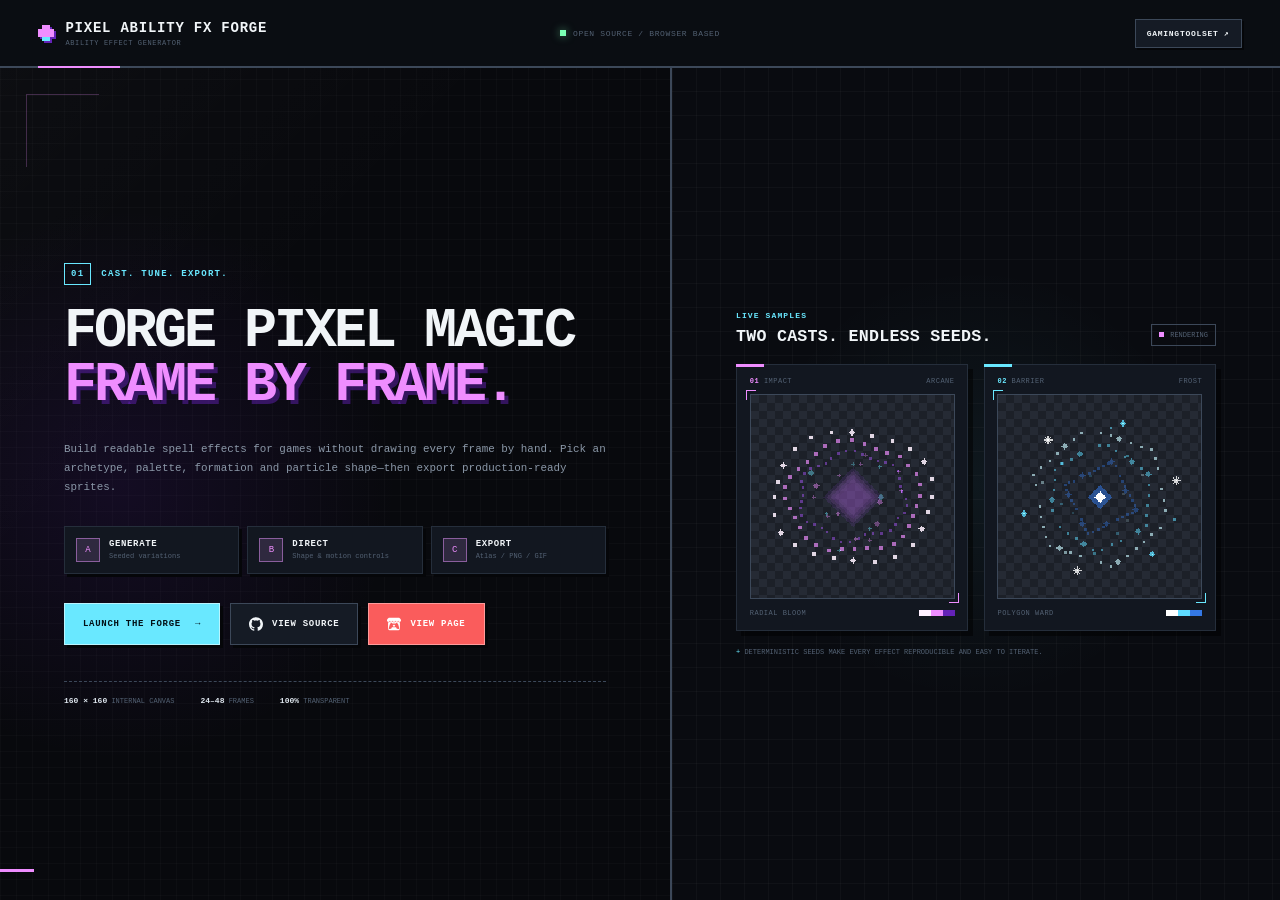
==== website/index.html @ 96f41401 "Add files via upload" ====
<!doctype html>
<html lang="en">
<head>
    <meta charset="utf-8">
    <meta name="viewport" content="width=device-width, initial-scale=1">
    <meta name="theme-color" content="#08090d">
    <title>Pixel FX Forge — Pixel Ability Effect Generator</title>
    <meta name="description" content="Design, tune and export game-ready pixel spell effects directly in your browser.">
    <style>
        :root {
            --bg: #08090d;
            --panel: #0d1016;
            --raised: #121720;
            --surface: #151b25;
            --line: #252e3b;
            --line-bright: #3c4859;
            --text: #f1f5f8;
            --muted: #8b98a8;
            --quiet: #536173;
            --cyan: #69e8ff;
            --violet: #ef8dff;
            --violet-deep: #6422b8;
            --mono: "SFMono-Regular", "Cascadia Mono", Consolas, "Liberation Mono", monospace;
        }
        
        * { box-sizing: border-box; }
        
        html,
        body { height: 100%; }
        
        body {
            background:
                linear-gradient(90deg, rgb(255 255 255 / 0.018) 1px, transparent 1px),
                linear-gradient(0deg, rgb(255 255 255 / 0.018) 1px, transparent 1px),
                var(--bg);
            background-size: 16px 16px;
            color: var(--text);
            font-family: var(--mono);
            margin: 0;
            overflow: hidden;
        }
        
        a { color: inherit; }
        
        .topbar {
            align-items: center;
            background: #0a0d12;
            border-bottom: 2px solid var(--line-bright);
            display: grid;
            grid-template-columns: 1fr auto 1fr;
            height: 68px;
            padding: 0 clamp(18px, 3vw, 46px);
            position: relative;
            z-index: 3;
        }
        
        .topbar::after {
            background: var(--violet);
            bottom: -2px;
            content: "";
            height: 2px;
            left: clamp(18px, 3vw, 46px);
            position: absolute;
            width: 82px;
        }
        
        .identity {
            align-items: center;
            display: flex;
            gap: 11px;
            text-decoration: none;
            width: fit-content;
        }
        
        .identity strong {
            display: block;
            font-size: 14px;
            letter-spacing: 0.055em;
            text-transform: uppercase;
        }
        
        .identity small {
            color: var(--quiet);
            display: block;
            font-size: 7px;
            letter-spacing: 0.09em;
            margin-top: 3px;
            text-transform: uppercase;
        }
        
        .brand-mark {
            background:
                linear-gradient(var(--violet), var(--violet)) 4px 0 / 8px 4px,
                linear-gradient(var(--violet), var(--violet)) 0 4px / 16px 8px,
                linear-gradient(var(--cyan), var(--cyan)) 4px 12px / 8px 4px;
            background-repeat: no-repeat;
            filter: drop-shadow(2px 2px 0 var(--violet-deep));
            height: 16px;
            width: 16px;
        }
        
        .status-line {
            align-items: center;
            color: var(--quiet);
            display: flex;
            font-size: 8px;
            gap: 7px;
            letter-spacing: 0.08em;
            text-transform: uppercase;
        }
        
        .status-dot {
            background: #7affb3;
            box-shadow: 0 0 8px rgb(122 255 179 / 0.55);
            height: 6px;
            width: 6px;
        }
        
        .top-link {
            background: var(--surface);
            border: 1px solid var(--line-bright);
            box-shadow: 2px 2px 0 #050609;
            font-size: 8px;
            font-weight: 900;
            justify-self: end;
            letter-spacing: 0.09em;
            padding: 9px 11px;
            text-decoration: none;
            text-transform: uppercase;
        }
        
        .top-link:hover,
        .top-link:focus-visible {
            border-color: var(--cyan);
            color: var(--cyan);
            outline: none;
            transform: translate(-1px, -1px);
        }
        
        .landing-shell {
            display: grid;
            grid-template-columns: minmax(0, 1.05fr) minmax(390px, 0.95fr);
            height: calc(100dvh - 68px);
            min-height: 0;
        }
        
        .hero,
        .showcase {
            min-height: 0;
            padding: clamp(28px, 5vh, 64px) clamp(28px, 5vw, 76px);
        }
        
        .hero {
            align-content: center;
            background:
                radial-gradient(circle at 18% 50%, rgb(100 34 184 / 0.13), transparent 40%),
                linear-gradient(135deg, rgb(255 255 255 / 0.02), transparent 35%);
            border-right: 2px solid var(--line-bright);
            display: grid;
            position: relative;
        }
        
        .hero::before,
        .hero::after {
            content: "";
            pointer-events: none;
            position: absolute;
        }
        
        .hero::before {
            border-left: 1px solid rgb(239 141 255 / 0.24);
            border-top: 1px solid rgb(239 141 255 / 0.24);
            height: 72px;
            left: 26px;
            top: 26px;
            width: 72px;
        }
        
        .hero::after {
            background: var(--violet);
            bottom: 28px;
            height: 3px;
            left: 0;
            width: 34px;
        }
        
        .eyebrow {
            align-items: center;
            color: var(--cyan);
            display: flex;
            font-size: 9px;
            font-weight: 900;
            gap: 10px;
            letter-spacing: 0.14em;
            margin-bottom: 20px;
            text-transform: uppercase;
        }
        
        .eyebrow span {
            border: 1px solid var(--cyan);
            padding: 5px 6px;
        }
        
        h1,
        h2,
        p { margin: 0; }
        
        h1 {
            font-size: clamp(35px, 4.3vw, 68px);
            letter-spacing: -0.055em;
            line-height: 0.98;
            max-width: 760px;
            text-transform: uppercase;
        }
        
        h1 em {
            color: var(--violet);
            font-style: normal;
            text-shadow: 4px 4px 0 rgb(100 34 184 / 0.48);
        }
        
        .hero-copy {
            color: var(--muted);
            font-size: clamp(10px, 0.85vw, 13px);
            line-height: 1.75;
            margin-top: clamp(18px, 3vh, 30px);
            max-width: 650px;
        }
        
        .feature-grid {
            display: grid;
            gap: 8px;
            grid-template-columns: repeat(3, minmax(0, 1fr));
            margin-top: clamp(20px, 3.2vh, 34px);
        }
        
        .feature-grid article {
            align-items: center;
            background: var(--raised);
            border: 1px solid var(--line);
            box-shadow: 3px 3px 0 #050609;
            display: flex;
            gap: 9px;
            min-width: 0;
            padding: 11px;
        }
        
        .feature-index {
            align-items: center;
            background: color-mix(in srgb, var(--violet) 12%, var(--surface));
            border: 1px solid color-mix(in srgb, var(--violet) 50%, var(--line));
            color: var(--violet);
            display: flex;
            flex: 0 0 24px;
            font-size: 9px;
            height: 24px;
            justify-content: center;
        }
        
        .feature-grid strong,
        .feature-grid small { display: block; }
        
        .feature-grid strong {
            font-size: 9px;
            letter-spacing: 0.07em;
            text-transform: uppercase;
        }
        
        .feature-grid small {
            color: var(--quiet);
            font-size: 7px;
            line-height: 1.35;
            margin-top: 3px;
        }
        
        .actions {
            display: flex;
            flex-wrap: wrap;
            gap: 10px;
            margin-top: clamp(20px, 3.2vh, 34px);
        }
        
        .button {
            align-items: center;
            border: 1px solid var(--line-bright);
            box-shadow: 3px 3px 0 #050609;
            display: inline-flex;
            font-size: 9px;
            font-weight: 900;
            gap: 9px;
            justify-content: center;
            letter-spacing: 0.08em;
            min-height: 42px;
            padding: 0 18px;
            text-decoration: none;
            text-transform: uppercase;
        }
        
        .button.primary {
            background: var(--cyan);
            border-color: #b9f5ff;
            color: #031117;
            gap: 14px;
        }

        .button-icon {
            fill: currentColor;
            flex: 0 0 auto;
            height: 14px;
            width: 14px;
        }
        
        .button.secondary { background: var(--surface); }

        .button.itch {
            background: #fa5c5c;
            border-color: #ff9b9b;
            color: #fff;
        }
        
        .button:hover,
        .button:focus-visible {
            outline: none;
            transform: translate(-1px, -1px);
        }
        
        .button.secondary:hover,
        .button.secondary:focus-visible {
            border-color: var(--violet);
            color: var(--violet);
        }

        .button.itch:hover,
        .button.itch:focus-visible {
            background: #ff6b6b;
            border-color: #ffd0d0;
            color: #fff;
        }
        
        .proof {
            border-top: 1px dashed var(--line-bright);
            display: flex;
            gap: 26px;
            margin-top: clamp(24px, 4vh, 42px);
            padding-top: 14px;
        }
        
        .proof span {
            color: var(--quiet);
            font-size: 7px;
            text-transform: uppercase;
        }
        
        .proof b {
            color: #dfe7ef;
            font-size: 8px;
        }
        
        .showcase {
            align-content: center;
            background:
                linear-gradient(90deg, rgb(255 255 255 / 0.026) 1px, transparent 1px),
                linear-gradient(0deg, rgb(255 255 255 / 0.026) 1px, transparent 1px),
                radial-gradient(circle at 50% 50%, rgb(105 232 255 / 0.06), transparent 42%),
                #090b10;
            background-size: 24px 24px, 24px 24px, auto, auto;
            display: grid;
        }
        
        .showcase-heading {
            align-items: end;
            display: flex;
            justify-content: space-between;
            margin-bottom: 18px;
        }
        
        .section-kicker {
            color: var(--cyan);
            display: block;
            font-size: 8px;
            font-weight: 900;
            letter-spacing: 0.14em;
            margin-bottom: 7px;
            text-transform: uppercase;
        }
        
        h2 {
            font-size: clamp(14px, 1.3vw, 20px);
            letter-spacing: 0.015em;
            text-transform: uppercase;
        }
        
        .live-badge {
            align-items: center;
            border: 1px solid var(--line-bright);
            color: var(--quiet);
            display: flex;
            font-size: 7px;
            gap: 6px;
            padding: 6px 7px;
            text-transform: uppercase;
        }
        
        .live-badge i {
            animation: blink 1.2s steps(2, end) infinite;
            background: var(--violet);
            height: 5px;
            width: 5px;
        }
        
        .demo-grid {
            display: grid;
            gap: clamp(10px, 1.2vw, 18px);
            grid-template-columns: repeat(2, minmax(0, 1fr));
        }
        
        .demo-card {
            background: var(--raised);
            border: 1px solid var(--line);
            box-shadow: 5px 5px 0 rgb(0 0 0 / 0.52);
            padding: clamp(9px, 1vw, 14px);
            position: relative;
        }
        
        .demo-card::before {
            background: var(--violet);
            content: "";
            height: 3px;
            left: -1px;
            position: absolute;
            top: -1px;
            width: 28px;
        }
        
        .ward-card::before { background: var(--cyan); }
        
        .demo-meta,
        .demo-footer {
            align-items: center;
            color: var(--quiet);
            display: flex;
            font-size: 7px;
            justify-content: space-between;
            letter-spacing: 0.07em;
            text-transform: uppercase;
        }
        
        .demo-meta { margin-bottom: 9px; }
        .demo-meta b { color: var(--violet); }
        .ward-card .demo-meta b { color: var(--cyan); }
        
        .canvas-shell {
            background-color: #15171d;
            background-image:
                linear-gradient(45deg, #1c2028 25%, transparent 25%, transparent 75%, #1c2028 75%, #1c2028),
                linear-gradient(45deg, #1c2028 25%, #252a34 25%, #252a34 75%, #1c2028 75%, #1c2028);
            background-position: 0 0, 8px 8px;
            background-size: 16px 16px;
            border: 1px solid var(--line-bright);
            position: relative;
        }
        
        canvas {
            aspect-ratio: 1;
            display: block;
            image-rendering: pixelated;
            width: 100%;
        }
        
        .corner {
            border-color: var(--violet);
            border-style: solid;
            height: 10px;
            position: absolute;
            width: 10px;
        }
        
        .ward-card .corner { border-color: var(--cyan); }
        
        .corner.top-left {
            border-width: 1px 0 0 1px;
            left: -5px;
            top: -5px;
        }
        
        .corner.bottom-right {
            border-width: 0 1px 1px 0;
            bottom: -5px;
            right: -5px;
        }
        
        .demo-footer {
            margin-top: 10px;
        }
        
        .palette { display: flex; }
        .palette i { height: 6px; width: 12px; }
        .impact-card .palette i:nth-child(1) { background: #fff1ff; }
        .impact-card .palette i:nth-child(2) { background: #ef8dff; }
        .impact-card .palette i:nth-child(3) { background: #6422b8; }
        .ward-card .palette i:nth-child(1) { background: #fff; }
        .ward-card .palette i:nth-child(2) { background: #5edcff; }
        .ward-card .palette i:nth-child(3) { background: #3478e5; }
        
        .showcase-note {
            color: var(--quiet);
            font-size: 7px;
            line-height: 1.5;
            margin-top: 16px;
            text-transform: uppercase;
        }
        
        .showcase-note span { color: var(--cyan); }
        
        @keyframes blink { 50% { opacity: 0.25; } }
        
        @media (max-width: 980px) {
            .topbar { grid-template-columns: 1fr auto; }
            .status-line { display: none; }
            .landing-shell { grid-template-columns: minmax(0, 1fr) minmax(340px, 0.9fr); }
            .hero,
            .showcase { padding-inline: 28px; }
            .feature-grid article { padding: 8px; }
            .feature-index { display: none; }
        }
        
        @media (max-width: 760px) {
            .topbar { height: 58px; }
            .landing-shell {
                grid-template-columns: 1fr;
                grid-template-rows: minmax(0, 1.08fr) minmax(210px, 0.92fr);
                height: calc(100dvh - 58px);
            }
            .hero,
            .showcase { padding: 18px 22px; }
            .hero { border-bottom: 2px solid var(--line-bright); border-right: 0; }
            .hero::before,
            .hero::after { display: none; }
            .eyebrow { margin-bottom: 10px; }
            h1 { font-size: clamp(30px, 8vw, 48px); }
            .hero-copy { line-height: 1.55; margin-top: 11px; max-width: 700px; }
            .feature-grid { margin-top: 11px; }
            .feature-grid article { min-height: 40px; }
            .actions { margin-top: 12px; }
            .button { min-height: 36px; }
            .proof { display: none; }
            .showcase-heading { margin-bottom: 10px; }
            .demo-card { display: grid; grid-template-columns: auto 1fr auto; gap: 8px; padding: 8px; }
            .demo-meta { display: block; margin: 0; writing-mode: vertical-rl; }
            .demo-meta span:last-child { display: none; }
            .demo-footer { display: none; }
            .canvas-shell { margin: auto; max-width: min(160px, 23dvh); width: 100%; }
            .showcase-note { display: none; }
        }
        
        @media (max-width: 520px) {
            .identity small { display: none; }
            .top-link { padding: 8px; }
            .hero-copy { font-size: 9px; }
            .feature-grid small { display: none; }
            .feature-grid article { justify-content: center; min-height: 30px; padding: 5px; }
            .feature-grid strong { font-size: 7px; }
            .button { font-size: 7px; padding: 0 12px; }
            .button-icon { height: 12px; width: 12px; }
            .live-badge { display: none; }
        }
        
        @media (max-height: 720px) and (min-width: 761px) {
            .hero,
            .showcase { padding-block: 24px; }
            .eyebrow { margin-bottom: 12px; }
            .hero-copy { line-height: 1.55; margin-top: 14px; }
            .feature-grid,
            .actions { margin-top: 16px; }
            .proof { margin-top: 18px; }
            .showcase-heading { margin-bottom: 10px; }
            .showcase-note { margin-top: 10px; }
        }
        
        @media (max-height: 610px) and (min-width: 761px) {
            .feature-grid { display: none; }
            .proof { margin-top: 14px; }
        }
        
        @media (prefers-reduced-motion: reduce) {
            .live-badge i { animation: none; }
        }
        
    </style>
</head>
<body>
    <header class="topbar">
        <a class="identity" href="../index.html" aria-label="Open Pixel FX Forge">
            <span class="brand-mark" aria-hidden="true"></span>
            <span>
                <strong>Pixel Ability FX Forge</strong>
                <small>Ability effect generator</small>
            </span>
        </a>
        <div class="status-line" aria-label="Project status">
            <span class="status-dot" aria-hidden="true"></span>
            Open source / Browser based
        </div>
        <a class="top-link" href="https://github.com/GamingToolset" target="_blank" rel="noreferrer">
            GamingToolset <span aria-hidden="true">↗</span>
        </a>
    </header>

    <main class="landing-shell">
        <section class="hero" aria-labelledby="hero-title">
            <div class="eyebrow"><span>01</span> Cast. Tune. Export.</div>
            <h1 id="hero-title">Forge pixel magic<br><em>frame by frame.</em></h1>
            <p class="hero-copy">
                Build readable spell effects for games without drawing every frame by hand. Pick an archetype, palette, formation and particle shape—then export production-ready sprites.
            </p>

            <div class="feature-grid" aria-label="Main features">
                <article>
                    <span class="feature-index">A</span>
                    <div><strong>Generate</strong><small>Seeded variations</small></div>
                </article>
                <article>
                    <span class="feature-index">B</span>
                    <div><strong>Direct</strong><small>Shape &amp; motion controls</small></div>
                </article>
                <article>
                    <span class="feature-index">C</span>
                    <div><strong>Export</strong><small>Atlas / PNG / GIF</small></div>
                </article>
            </div>

            <div class="actions">
                <a class="button primary" href="https://gamingtoolset.github.io/pixel-ability-fx-forge/">Launch the forge <span aria-hidden="true">→</span></a>
                <a class="button secondary" href="https://github.com/GamingToolset/pixel-ability-fx-forge" target="_blank" rel="noreferrer">
                    <svg class="button-icon" viewBox="0 0 24 24" aria-hidden="true" focusable="false">
                        <path d="M12 .297c-6.63 0-12 5.373-12 12 0 5.303 3.438 9.8 8.205 11.385.6.113.82-.258.82-.577 0-.285-.01-1.04-.015-2.04-3.338.724-4.042-1.61-4.042-1.61C4.422 18.07 3.633 17.7 3.633 17.7c-1.087-.744.084-.729.084-.729 1.205.084 1.838 1.236 1.838 1.236 1.07 1.835 2.809 1.305 3.495.998.108-.776.417-1.305.76-1.605-2.665-.3-5.466-1.332-5.466-5.93 0-1.31.465-2.38 1.235-3.22-.135-.303-.54-1.523.105-3.176 0 0 1.005-.322 3.3 1.23.96-.267 1.98-.399 3-.405 1.02.006 2.04.138 3 .405 2.28-1.552 3.285-1.23 3.285-1.23.645 1.653.24 2.873.12 3.176.765.84 1.23 1.91 1.23 3.22 0 4.61-2.805 5.625-5.475 5.92.42.36.81 1.096.81 2.22 0 1.606-.015 2.896-.015 3.286 0 .315.21.69.825.57C20.565 22.092 24 17.592 24 12.297c0-6.627-5.373-12-12-12"/>
                    </svg>
                    <span>View source</span>
                </a>
                <a class="button itch" href="https://announcerua.itch.io/pixel-ability-fx-forge" target="_blank" rel="noreferrer">
                    <svg class="button-icon" viewBox="0 0 24 24" aria-hidden="true" focusable="false">
                        <path d="M3.13 1.338C2.08 1.96.02 4.328 0 4.95v1.03c0 1.303 1.22 2.45 2.325 2.45 1.33 0 2.436-1.102 2.436-2.41 0 1.308 1.07 2.41 2.4 2.41 1.328 0 2.362-1.102 2.362-2.41 0 1.308 1.137 2.41 2.466 2.41h.024c1.33 0 2.466-1.102 2.466-2.41 0 1.308 1.034 2.41 2.363 2.41 1.33 0 2.4-1.102 2.4-2.41 0 1.308 1.106 2.41 2.435 2.41C22.78 8.43 24 7.282 24 5.98V4.95c-.02-.62-2.082-2.99-3.13-3.612-3.253-.114-5.508-.134-8.87-.133-3.362 0-7.945.053-8.87.133zm6.376 6.477a2.74 2.74 0 0 1-.468.602c-.5.49-1.19.795-1.947.795a2.786 2.786 0 0 1-1.95-.795c-.182-.178-.32-.37-.446-.59-.127.222-.303.412-.486.59a2.788 2.788 0 0 1-1.95.795c-.092 0-.187-.025-.264-.052-.107 1.113-.152 2.176-.168 2.95v.005l-.006 1.167c.02 2.334-.23 7.564 1.03 8.85 1.952.454 5.545.662 9.15.663 3.605 0 7.198-.21 9.15-.664 1.26-1.284 1.01-6.514 1.03-8.848l-.006-1.167v-.004c-.016-.775-.06-1.838-.168-2.95-.077.026-.172.052-.263.052a2.788 2.788 0 0 1-1.95-.795c-.184-.178-.36-.368-.486-.59-.127.22-.265.412-.447.59a2.786 2.786 0 0 1-1.95.794c-.76 0-1.446-.303-1.948-.793a2.74 2.74 0 0 1-.468-.602 2.738 2.738 0 0 1-.463.602 2.787 2.787 0 0 1-1.95.794h-.16a2.787 2.787 0 0 1-1.95-.793 2.738 2.738 0 0 1-.464-.602zm-2.004 2.59v.002c.795.002 1.5 0 2.373.953.687-.072 1.406-.108 2.125-.107.72 0 1.438.035 2.125.107.873-.953 1.578-.95 2.372-.953.376 0 1.876 0 2.92 2.934l1.123 4.028c.832 2.995-.266 3.068-1.636 3.07-2.03-.075-3.156-1.55-3.156-3.025-1.124.184-2.436.276-3.748.277-1.312 0-2.624-.093-3.748-.277 0 1.475-1.125 2.95-3.156 3.026-1.37-.004-2.468-.077-1.636-3.072l1.122-4.027c1.045-2.934 2.545-2.934 2.92-2.934zM12 12.714c-.002.002-2.14 1.964-2.523 2.662l1.4-.056v1.22c0 .056.56.033 1.123.007.562.026 1.124.05 1.124-.008v-1.22l1.4.055C14.138 14.677 12 12.713 12 12.713z"/>
                    </svg>
                    <span>View page</span>
                </a>
            </div>

            <div class="proof" aria-label="Export details">
                <span><b>160 × 160</b> internal canvas</span>
                <span><b>24–48</b> frames</span>
                <span><b>100%</b> transparent</span>
            </div>
        </section>

        <section class="showcase" aria-labelledby="showcase-title">
            <div class="showcase-heading">
                <div>
                    <span class="section-kicker">Live samples</span>
                    <h2 id="showcase-title">Two casts. Endless seeds.</h2>
                </div>
                <span class="live-badge"><i aria-hidden="true"></i> Rendering</span>
            </div>

            <div class="demo-grid">
                <article class="demo-card impact-card">
                    <div class="demo-meta">
                        <span><b>01</b> Impact</span>
                        <span>Arcane</span>
                    </div>
                    <div class="canvas-shell">
                        <canvas id="impactFx" width="160" height="160" aria-label="Animated arcane impact pixel effect"></canvas>
                        <span class="corner top-left" aria-hidden="true"></span>
                        <span class="corner bottom-right" aria-hidden="true"></span>
                    </div>
                    <div class="demo-footer">
                        <span>Radial bloom</span>
                        <span class="palette"><i></i><i></i><i></i></span>
                    </div>
                </article>

                <article class="demo-card ward-card">
                    <div class="demo-meta">
                        <span><b>02</b> Barrier</span>
                        <span>Frost</span>
                    </div>
                    <div class="canvas-shell">
                        <canvas id="wardFx" width="160" height="160" aria-label="Animated frost barrier pixel effect"></canvas>
                        <span class="corner top-left" aria-hidden="true"></span>
                        <span class="corner bottom-right" aria-hidden="true"></span>
                    </div>
                    <div class="demo-footer">
                        <span>Polygon ward</span>
                        <span class="palette"><i></i><i></i><i></i></span>
                    </div>
                </article>
            </div>

            <p class="showcase-note"><span aria-hidden="true">+</span> Deterministic seeds make every effect reproducible and easy to iterate.</p>
        </section>
    </main>

    <script>
    (() => {
        const TAU = Math.PI * 2;
        const impactCanvas = document.querySelector('#impactFx');
        const wardCanvas = document.querySelector('#wardFx');
        const impact = impactCanvas.getContext('2d');
        const ward = wardCanvas.getContext('2d');
        const reducedMotion = window.matchMedia('(prefers-reduced-motion: reduce)').matches;
    
        impact.imageSmoothingEnabled = false;
        ward.imageSmoothingEnabled = false;
    
        const clamp = (value, min = 0, max = 1) => Math.max(min, Math.min(max, value));
        const easeOut = (value) => 1 - Math.pow(1 - clamp(value), 3);
    
        const pixelDiamond = (context, x, y, size) => {
            const radius = Math.max(1, Math.round(size));
            for (let row = -radius; row <= radius; row += 1) {
                const width = (radius - Math.abs(row)) * 2 + 1;
                context.fillRect(Math.round(x - width / 2), Math.round(y + row), width, 1);
            }
        };
    
        const pixelStar = (context, x, y, size) => {
            const radius = Math.max(2, Math.round(size));
            context.fillRect(Math.round(x - radius), Math.round(y), radius * 2 + 1, 1);
            context.fillRect(Math.round(x), Math.round(y - radius), 1, radius * 2 + 1);
            for (let offset = 1; offset < radius; offset += 1) {
                context.fillRect(Math.round(x + offset), Math.round(y + offset), 1, 1);
                context.fillRect(Math.round(x - offset), Math.round(y + offset), 1, 1);
                context.fillRect(Math.round(x + offset), Math.round(y - offset), 1, 1);
                context.fillRect(Math.round(x - offset), Math.round(y - offset), 1, 1);
            }
        };
    
        const drawImpact = (time) => {
            const local = (time % 2.8) / 2.8;
            const expansion = easeOut(local / 0.72);
            const fade = 1 - clamp((local - 0.42) / 0.58);
            const radius = 8 + expansion * 59;
            impact.clearRect(0, 0, 160, 160);
            impact.save();
            impact.globalCompositeOperation = 'lighter';
    
            for (let glow = 5; glow >= 1; glow -= 1) {
                impact.globalAlpha = fade * 0.025 * glow;
                impact.fillStyle = glow % 2 ? '#a855f7' : '#ef8dff';
                pixelDiamond(impact, 80, 80, 8 + glow * 3);
            }
    
            for (let ring = 0; ring < 3; ring += 1) {
                const ringRadius = Math.max(4, radius - ring * 11);
                const points = 24 + ring * 8;
                impact.fillStyle = ring === 0 ? '#fff1ff' : ring === 1 ? '#ef8dff' : '#a855f7';
                impact.globalAlpha = fade * (0.9 - ring * 0.2);
                for (let index = 0; index < points; index += 1) {
                    if ((index + ring) % 7 === 0 && local > 0.56) continue;
                    const angle = index / points * TAU + time * (ring % 2 ? -0.5 : 0.42);
                    const wobble = Math.sin(index * 7.31 + time * 5) * 2.5;
                    const x = 80 + Math.cos(angle) * (ringRadius + wobble);
                    const y = 80 + Math.sin(angle) * (ringRadius * 0.82 + wobble);
                    if (ring === 0 && index % 4 === 0) pixelDiamond(impact, x, y, 2);
                    else impact.fillRect(Math.round(x) - 1, Math.round(y) - 1, ring === 2 ? 2 : 3, ring === 2 ? 2 : 3);
                }
            }
    
            impact.fillStyle = '#ffffff';
            impact.globalAlpha = Math.max(0, 1 - local * 5);
            pixelStar(impact, 80, 80, 10 - local * 6);
    
            for (let particle = 0; particle < 20; particle += 1) {
                const life = clamp(local * 1.5 - (particle % 5) * 0.035);
                const angle = particle * 2.399 + Math.sin(particle * 13.1) * 0.16;
                const travel = life * (34 + (particle % 7) * 6);
                impact.globalAlpha = (1 - life) * fade;
                impact.fillStyle = particle % 3 ? '#ef8dff' : '#69e8ff';
                const x = 80 + Math.cos(angle) * travel;
                const y = 80 + Math.sin(angle) * travel;
                pixelDiamond(impact, x, y, particle % 4 === 0 ? 2 : 1);
            }
            impact.restore();
        };
    
        const polygonPoint = (sides, unit, radius, rotation) => {
            const scaled = unit * sides;
            const side = Math.floor(scaled);
            const amount = scaled - side;
            const a = side / sides * TAU + rotation;
            const b = (side + 1) / sides * TAU + rotation;
            return {
                x: 80 + (Math.cos(a) + (Math.cos(b) - Math.cos(a)) * amount) * radius,
                y: 80 + (Math.sin(a) + (Math.sin(b) - Math.sin(a)) * amount) * radius
            };
        };
    
        const drawWard = (time) => {
            const local = (time % 5.2) / 5.2;
            const intro = easeOut(local / 0.18);
            const fade = 1 - clamp((local - 0.83) / 0.17);
            const pulse = 0.83 + Math.sin(time * 3.2) * 0.17;
            ward.clearRect(0, 0, 160, 160);
            ward.save();
            ward.globalCompositeOperation = 'lighter';
    
            for (let layer = 0; layer < 3; layer += 1) {
                const radius = (56 - layer * 13) * intro;
                const points = layer === 1 ? 32 : 40;
                ward.fillStyle = layer === 0 ? '#c8f7ff' : layer === 1 ? '#5edcff' : '#3478e5';
                ward.globalAlpha = fade * pulse * (0.9 - layer * 0.17);
                for (let index = 0; index < points; index += 1) {
                    if ((index + layer * 2) % 9 === 0) continue;
                    const point = polygonPoint(layer === 2 ? 4 : 6, index / points, radius, time * (layer % 2 ? -0.36 : 0.27));
                    if (index % 6 === 0) pixelDiamond(ward, point.x, point.y, 2);
                    else ward.fillRect(Math.round(point.x), Math.round(point.y), 2, 2);
                }
            }
    
            for (let anchor = 0; anchor < 6; anchor += 1) {
                const angle = anchor / 6 * TAU - time * 0.18;
                const radius = 61 * intro;
                const x = 80 + Math.cos(angle) * radius;
                const y = 80 + Math.sin(angle) * radius;
                ward.globalAlpha = fade * 0.8;
                ward.fillStyle = anchor % 2 ? '#5edcff' : '#ffffff';
                pixelStar(ward, x, y, anchor % 2 ? 2 : 3);
            }
    
            ward.globalAlpha = fade * 0.55;
            ward.fillStyle = '#3478e5';
            pixelDiamond(ward, 80, 80, 10 + Math.sin(time * 3) * 2);
            ward.globalAlpha = fade;
            ward.fillStyle = '#ffffff';
            pixelDiamond(ward, 80, 80, 4);
    
            for (let mote = 0; mote < 14; mote += 1) {
                const angle = mote * 2.7 + time * (mote % 2 ? 0.22 : -0.16);
                const radius = 18 + (mote * 13 % 48);
                ward.globalAlpha = fade * (0.2 + (mote % 4) * 0.12);
                ward.fillStyle = mote % 3 ? '#5edcff' : '#c8f7ff';
                ward.fillRect(Math.round(80 + Math.cos(angle) * radius), Math.round(80 + Math.sin(angle) * radius * 0.86), 2, 2);
            }
            ward.restore();
        };
    
        const start = performance.now();
        const render = (now) => {
            const time = reducedMotion ? 1.05 : (now - start) / 1000;
            drawImpact(time);
            drawWard(time);
            if (!reducedMotion) requestAnimationFrame(render);
        };
    
        requestAnimationFrame(render);
    })();
    
    </script>
</body>
</html>
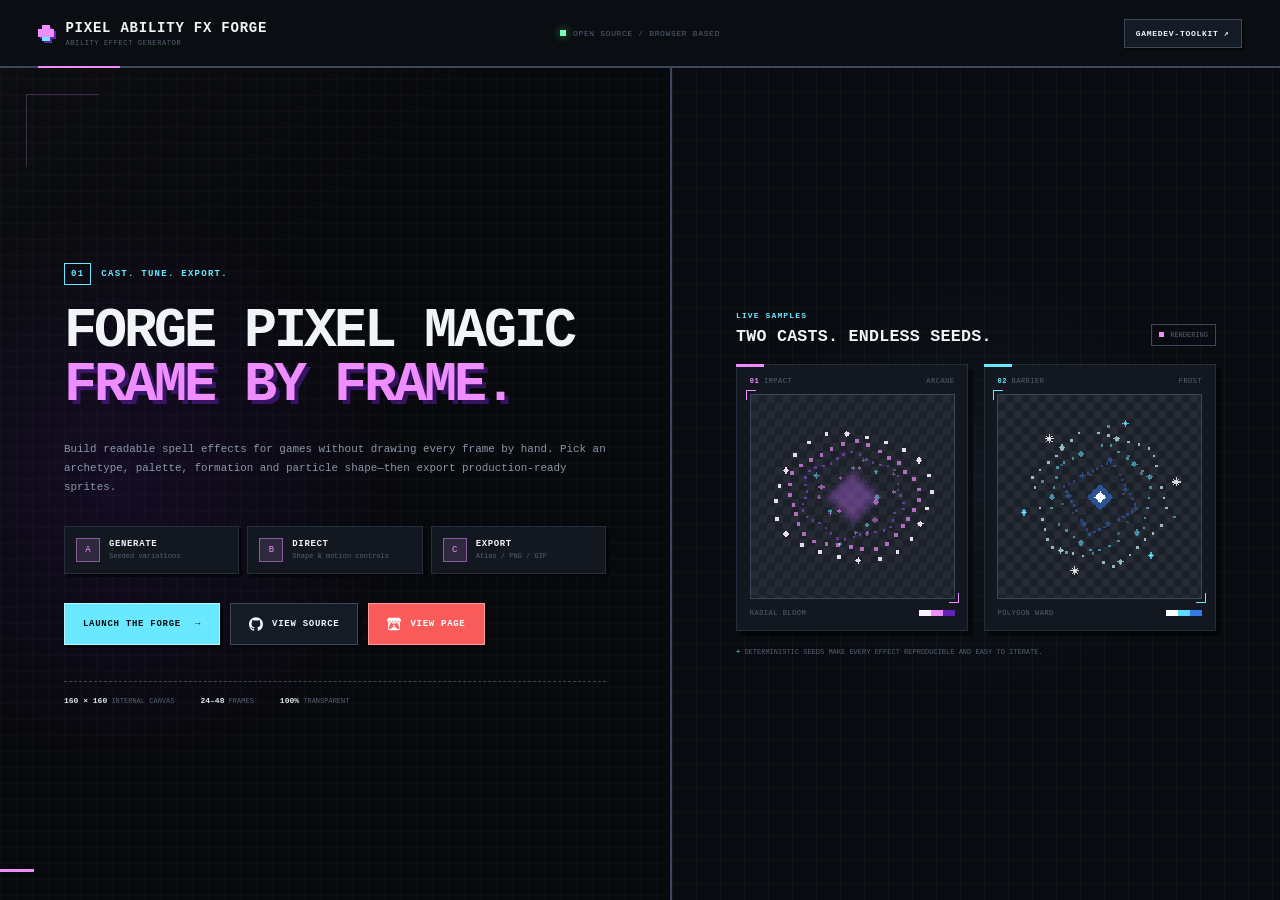
==== commit 860ab81a: "Fix dead GamingToolset org links, add social/SEO metadata, add repo SEO audit - Rewrite 10 broken re" ====
--- a/website/index.html
+++ b/website/index.html
@@ -4,8 +4,18 @@
     <meta charset="utf-8">
     <meta name="viewport" content="width=device-width, initial-scale=1">
     <meta name="theme-color" content="#08090d">
-    <title>Pixel FX Forge — Pixel Ability Effect Generator</title>
-    <meta name="description" content="Design, tune and export game-ready pixel spell effects directly in your browser.">
+    <title>Pixel FX Forge — Pixel Ability Effect &amp; Sprite Sheet Generator</title>
+    <meta name="description" content="Free browser-based pixel art VFX generator for game developers. Design animated spell, impact, barrier and aura effects, then export sprite sheets, PNG sequences or GIFs. No install, no build step.">
+    <link rel="canonical" href="https://gamedev-toolkit.github.io/pixel-ability-fx-forge/website/">
+    <meta property="og:type" content="website">
+    <meta property="og:title" content="Pixel FX Forge — Pixel Ability Effect &amp; Sprite Sheet Generator">
+    <meta property="og:description" content="Design animated pixel spell effects in the browser and export sprite sheets, PNG sequences or transparent GIFs. Deterministic seeds, 48 formations, 10 element palettes.">
+    <meta property="og:url" content="https://gamedev-toolkit.github.io/pixel-ability-fx-forge/website/">
+    <meta property="og:image" content="https://gamedev-toolkit.github.io/pixel-ability-fx-forge/assets/social-preview.png">
+    <meta name="twitter:card" content="summary_large_image">
+    <meta name="twitter:title" content="Pixel FX Forge — Pixel Ability Effect &amp; Sprite Sheet Generator">
+    <meta name="twitter:description" content="Design animated pixel spell effects in the browser and export sprite sheets, PNG sequences or transparent GIFs.">
+    <meta name="twitter:image" content="https://gamedev-toolkit.github.io/pixel-ability-fx-forge/assets/social-preview.png">
     <style>
         :root {
             --bg: #08090d;
@@ -601,8 +611,8 @@
             <span class="status-dot" aria-hidden="true"></span>
             Open source / Browser based
         </div>
-        <a class="top-link" href="https://github.com/GamingToolset" target="_blank" rel="noreferrer">
-            GamingToolset <span aria-hidden="true">↗</span>
+        <a class="top-link" href="https://github.com/GameDev-Toolkit" target="_blank" rel="noreferrer">
+            GameDev-Toolkit <span aria-hidden="true">↗</span>
         </a>
     </header>
 
@@ -630,8 +640,8 @@
             </div>
 
             <div class="actions">
-                <a class="button primary" href="https://gamingtoolset.github.io/pixel-ability-fx-forge/">Launch the forge <span aria-hidden="true">→</span></a>
-                <a class="button secondary" href="https://github.com/GamingToolset/pixel-ability-fx-forge" target="_blank" rel="noreferrer">
+                <a class="button primary" href="https://gamedev-toolkit.github.io/pixel-ability-fx-forge/">Launch the forge <span aria-hidden="true">→</span></a>
+                <a class="button secondary" href="https://github.com/GameDev-Toolkit/pixel-ability-fx-forge" target="_blank" rel="noreferrer">
                     <svg class="button-icon" viewBox="0 0 24 24" aria-hidden="true" focusable="false">
                         <path d="M12 .297c-6.63 0-12 5.373-12 12 0 5.303 3.438 9.8 8.205 11.385.6.113.82-.258.82-.577 0-.285-.01-1.04-.015-2.04-3.338.724-4.042-1.61-4.042-1.61C4.422 18.07 3.633 17.7 3.633 17.7c-1.087-.744.084-.729.084-.729 1.205.084 1.838 1.236 1.838 1.236 1.07 1.835 2.809 1.305 3.495.998.108-.776.417-1.305.76-1.605-2.665-.3-5.466-1.332-5.466-5.93 0-1.31.465-2.38 1.235-3.22-.135-.303-.54-1.523.105-3.176 0 0 1.005-.322 3.3 1.23.96-.267 1.98-.399 3-.405 1.02.006 2.04.138 3 .405 2.28-1.552 3.285-1.23 3.285-1.23.645 1.653.24 2.873.12 3.176.765.84 1.23 1.91 1.23 3.22 0 4.61-2.805 5.625-5.475 5.92.42.36.81 1.096.81 2.22 0 1.606-.015 2.896-.015 3.286 0 .315.21.69.825.57C20.565 22.092 24 17.592 24 12.297c0-6.627-5.373-12-12-12"/>
                     </svg>
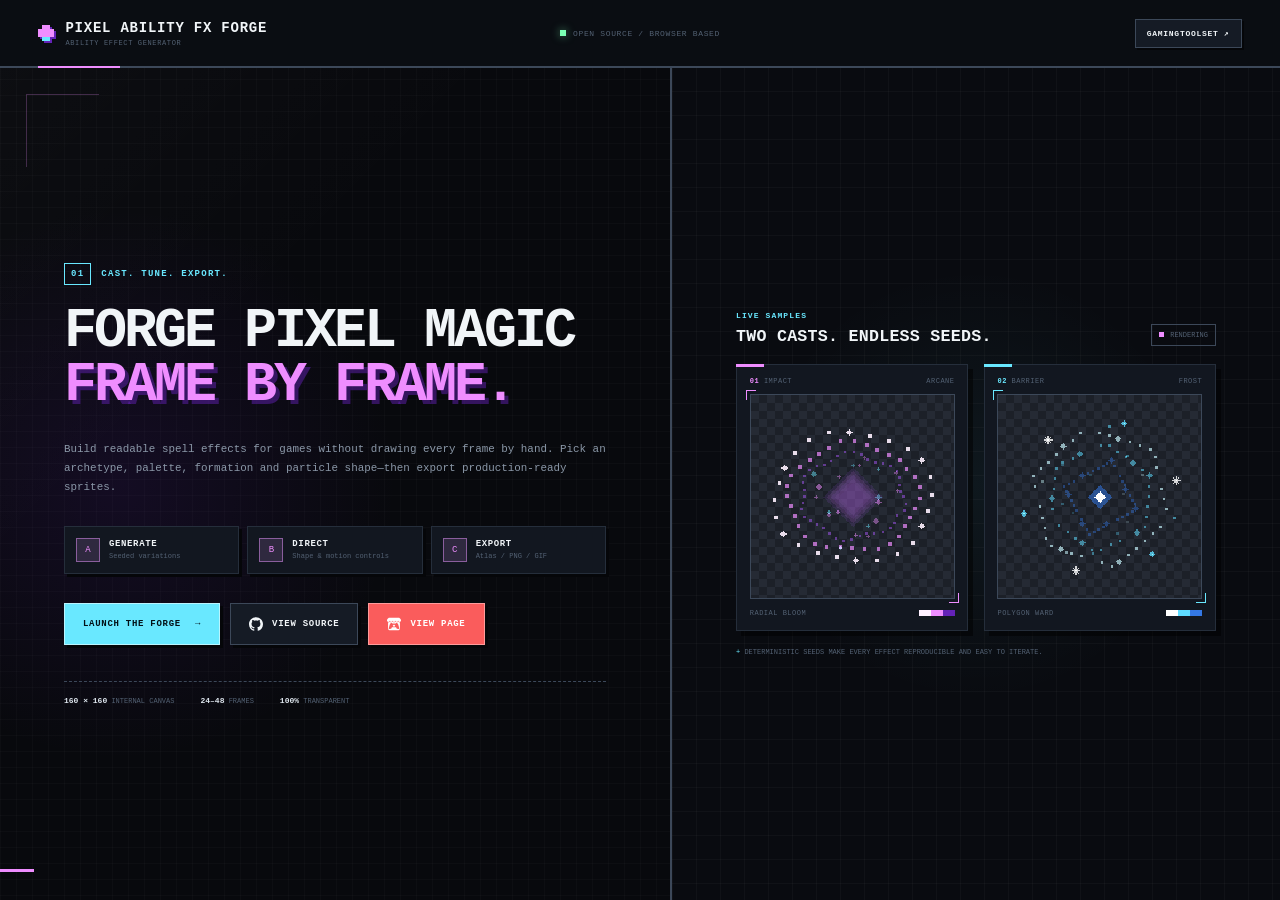
==== commit 7e7eaecd: "Add files via upload" ====
--- a/website/index.html
+++ b/website/index.html
@@ -4,18 +4,8 @@
     <meta charset="utf-8">
     <meta name="viewport" content="width=device-width, initial-scale=1">
     <meta name="theme-color" content="#08090d">
-    <title>Pixel FX Forge — Pixel Ability Effect &amp; Sprite Sheet Generator</title>
-    <meta name="description" content="Free browser-based pixel art VFX generator for game developers. Design animated spell, impact, barrier and aura effects, then export sprite sheets, PNG sequences or GIFs. No install, no build step.">
-    <link rel="canonical" href="https://gamedev-toolkit.github.io/pixel-ability-fx-forge/website/">
-    <meta property="og:type" content="website">
-    <meta property="og:title" content="Pixel FX Forge — Pixel Ability Effect &amp; Sprite Sheet Generator">
-    <meta property="og:description" content="Design animated pixel spell effects in the browser and export sprite sheets, PNG sequences or transparent GIFs. Deterministic seeds, 48 formations, 10 element palettes.">
-    <meta property="og:url" content="https://gamedev-toolkit.github.io/pixel-ability-fx-forge/website/">
-    <meta property="og:image" content="https://gamedev-toolkit.github.io/pixel-ability-fx-forge/assets/social-preview.png">
-    <meta name="twitter:card" content="summary_large_image">
-    <meta name="twitter:title" content="Pixel FX Forge — Pixel Ability Effect &amp; Sprite Sheet Generator">
-    <meta name="twitter:description" content="Design animated pixel spell effects in the browser and export sprite sheets, PNG sequences or transparent GIFs.">
-    <meta name="twitter:image" content="https://gamedev-toolkit.github.io/pixel-ability-fx-forge/assets/social-preview.png">
+    <title>Pixel FX Forge — Pixel Ability Effect Generator</title>
+    <meta name="description" content="Design, tune and export game-ready pixel spell effects directly in your browser.">
     <style>
         :root {
             --bg: #08090d;
@@ -611,8 +601,8 @@
             <span class="status-dot" aria-hidden="true"></span>
             Open source / Browser based
         </div>
-        <a class="top-link" href="https://github.com/GameDev-Toolkit" target="_blank" rel="noreferrer">
-            GameDev-Toolkit <span aria-hidden="true">↗</span>
+        <a class="top-link" href="https://github.com/GamingToolset" target="_blank" rel="noreferrer">
+            GamingToolset <span aria-hidden="true">↗</span>
         </a>
     </header>
 
@@ -640,8 +630,8 @@
             </div>
 
             <div class="actions">
-                <a class="button primary" href="https://gamedev-toolkit.github.io/pixel-ability-fx-forge/">Launch the forge <span aria-hidden="true">→</span></a>
-                <a class="button secondary" href="https://github.com/GameDev-Toolkit/pixel-ability-fx-forge" target="_blank" rel="noreferrer">
+                <a class="button primary" href="https://gamingtoolset.github.io/pixel-ability-fx-forge/">Launch the forge <span aria-hidden="true">→</span></a>
+                <a class="button secondary" href="https://github.com/GamingToolset/pixel-ability-fx-forge" target="_blank" rel="noreferrer">
                     <svg class="button-icon" viewBox="0 0 24 24" aria-hidden="true" focusable="false">
                         <path d="M12 .297c-6.63 0-12 5.373-12 12 0 5.303 3.438 9.8 8.205 11.385.6.113.82-.258.82-.577 0-.285-.01-1.04-.015-2.04-3.338.724-4.042-1.61-4.042-1.61C4.422 18.07 3.633 17.7 3.633 17.7c-1.087-.744.084-.729.084-.729 1.205.084 1.838 1.236 1.838 1.236 1.07 1.835 2.809 1.305 3.495.998.108-.776.417-1.305.76-1.605-2.665-.3-5.466-1.332-5.466-5.93 0-1.31.465-2.38 1.235-3.22-.135-.303-.54-1.523.105-3.176 0 0 1.005-.322 3.3 1.23.96-.267 1.98-.399 3-.405 1.02.006 2.04.138 3 .405 2.28-1.552 3.285-1.23 3.285-1.23.645 1.653.24 2.873.12 3.176.765.84 1.23 1.91 1.23 3.22 0 4.61-2.805 5.625-5.475 5.92.42.36.81 1.096.81 2.22 0 1.606-.015 2.896-.015 3.286 0 .315.21.69.825.57C20.565 22.092 24 17.592 24 12.297c0-6.627-5.373-12-12-12"/>
                     </svg>
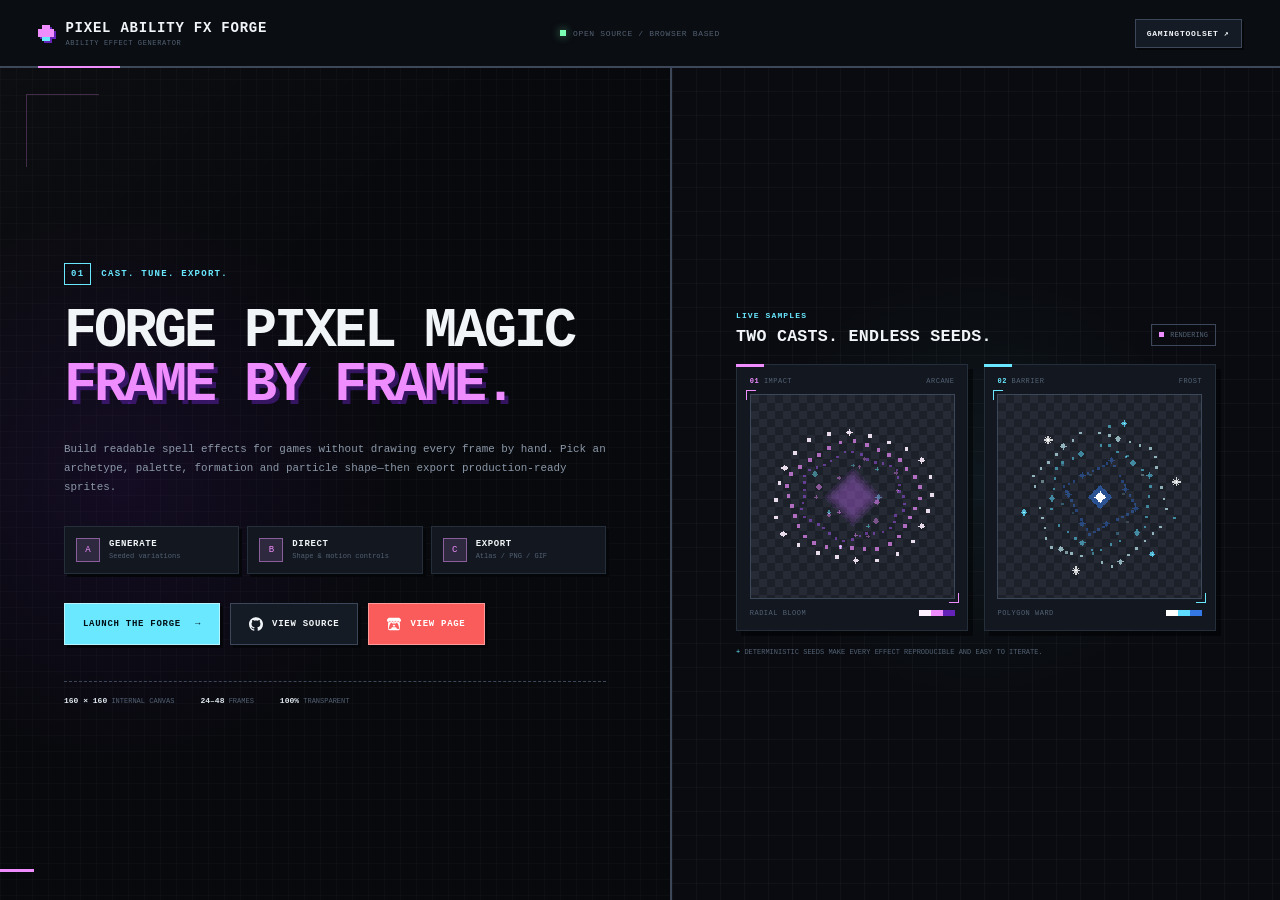
==== commit 4e051dc0: "Harden runtime dependencies and optimize the rendering pipeline Security: - Vendor JSZip 3.10.1 and " ====
--- a/website/index.html
+++ b/website/index.html
@@ -601,7 +601,7 @@
             <span class="status-dot" aria-hidden="true"></span>
             Open source / Browser based
         </div>
-        <a class="top-link" href="https://github.com/GamingToolset" target="_blank" rel="noreferrer">
+        <a class="top-link" href="https://github.com/GamingToolset" target="_blank" rel="noopener noreferrer">
             GamingToolset <span aria-hidden="true">↗</span>
         </a>
     </header>
@@ -631,13 +631,13 @@
 
             <div class="actions">
                 <a class="button primary" href="https://gamingtoolset.github.io/pixel-ability-fx-forge/">Launch the forge <span aria-hidden="true">→</span></a>
-                <a class="button secondary" href="https://github.com/GamingToolset/pixel-ability-fx-forge" target="_blank" rel="noreferrer">
+                <a class="button secondary" href="https://github.com/GamingToolset/pixel-ability-fx-forge" target="_blank" rel="noopener noreferrer">
                     <svg class="button-icon" viewBox="0 0 24 24" aria-hidden="true" focusable="false">
                         <path d="M12 .297c-6.63 0-12 5.373-12 12 0 5.303 3.438 9.8 8.205 11.385.6.113.82-.258.82-.577 0-.285-.01-1.04-.015-2.04-3.338.724-4.042-1.61-4.042-1.61C4.422 18.07 3.633 17.7 3.633 17.7c-1.087-.744.084-.729.084-.729 1.205.084 1.838 1.236 1.838 1.236 1.07 1.835 2.809 1.305 3.495.998.108-.776.417-1.305.76-1.605-2.665-.3-5.466-1.332-5.466-5.93 0-1.31.465-2.38 1.235-3.22-.135-.303-.54-1.523.105-3.176 0 0 1.005-.322 3.3 1.23.96-.267 1.98-.399 3-.405 1.02.006 2.04.138 3 .405 2.28-1.552 3.285-1.23 3.285-1.23.645 1.653.24 2.873.12 3.176.765.84 1.23 1.91 1.23 3.22 0 4.61-2.805 5.625-5.475 5.92.42.36.81 1.096.81 2.22 0 1.606-.015 2.896-.015 3.286 0 .315.21.69.825.57C20.565 22.092 24 17.592 24 12.297c0-6.627-5.373-12-12-12"/>
                     </svg>
                     <span>View source</span>
                 </a>
-                <a class="button itch" href="https://announcerua.itch.io/pixel-ability-fx-forge" target="_blank" rel="noreferrer">
+                <a class="button itch" href="https://announcerua.itch.io/pixel-ability-fx-forge" target="_blank" rel="noopener noreferrer">
                     <svg class="button-icon" viewBox="0 0 24 24" aria-hidden="true" focusable="false">
                         <path d="M3.13 1.338C2.08 1.96.02 4.328 0 4.95v1.03c0 1.303 1.22 2.45 2.325 2.45 1.33 0 2.436-1.102 2.436-2.41 0 1.308 1.07 2.41 2.4 2.41 1.328 0 2.362-1.102 2.362-2.41 0 1.308 1.137 2.41 2.466 2.41h.024c1.33 0 2.466-1.102 2.466-2.41 0 1.308 1.034 2.41 2.363 2.41 1.33 0 2.4-1.102 2.4-2.41 0 1.308 1.106 2.41 2.435 2.41C22.78 8.43 24 7.282 24 5.98V4.95c-.02-.62-2.082-2.99-3.13-3.612-3.253-.114-5.508-.134-8.87-.133-3.362 0-7.945.053-8.87.133zm6.376 6.477a2.74 2.74 0 0 1-.468.602c-.5.49-1.19.795-1.947.795a2.786 2.786 0 0 1-1.95-.795c-.182-.178-.32-.37-.446-.59-.127.222-.303.412-.486.59a2.788 2.788 0 0 1-1.95.795c-.092 0-.187-.025-.264-.052-.107 1.113-.152 2.176-.168 2.95v.005l-.006 1.167c.02 2.334-.23 7.564 1.03 8.85 1.952.454 5.545.662 9.15.663 3.605 0 7.198-.21 9.15-.664 1.26-1.284 1.01-6.514 1.03-8.848l-.006-1.167v-.004c-.016-.775-.06-1.838-.168-2.95-.077.026-.172.052-.263.052a2.788 2.788 0 0 1-1.95-.795c-.184-.178-.36-.368-.486-.59-.127.22-.265.412-.447.59a2.786 2.786 0 0 1-1.95.794c-.76 0-1.446-.303-1.948-.793a2.74 2.74 0 0 1-.468-.602 2.738 2.738 0 0 1-.463.602 2.787 2.787 0 0 1-1.95.794h-.16a2.787 2.787 0 0 1-1.95-.793 2.738 2.738 0 0 1-.464-.602zm-2.004 2.59v.002c.795.002 1.5 0 2.373.953.687-.072 1.406-.108 2.125-.107.72 0 1.438.035 2.125.107.873-.953 1.578-.95 2.372-.953.376 0 1.876 0 2.92 2.934l1.123 4.028c.832 2.995-.266 3.068-1.636 3.07-2.03-.075-3.156-1.55-3.156-3.025-1.124.184-2.436.276-3.748.277-1.312 0-2.624-.093-3.748-.277 0 1.475-1.125 2.95-3.156 3.026-1.37-.004-2.468-.077-1.636-3.072l1.122-4.027c1.045-2.934 2.545-2.934 2.92-2.934zM12 12.714c-.002.002-2.14 1.964-2.523 2.662l1.4-.056v1.22c0 .056.56.033 1.123.007.562.026 1.124.05 1.124-.008v-1.22l1.4.055C14.138 14.677 12 12.713 12 12.713z"/>
                     </svg>
@@ -844,14 +844,28 @@
         };
     
         const start = performance.now();
+        let animationFrame = 0;
+
         const render = (now) => {
-            const time = reducedMotion ? 1.05 : (now - start) / 1000;
+            animationFrame = 0;
+            const time = (now - start) / 1000;
             drawImpact(time);
             drawWard(time);
-            if (!reducedMotion) requestAnimationFrame(render);
+            if (!document.hidden) schedule();
         };
-    
-        requestAnimationFrame(render);
+
+        const schedule = () => {
+            if (reducedMotion || document.hidden || animationFrame) return;
+            animationFrame = requestAnimationFrame(render);
+        };
+    
+        if (reducedMotion) {
+            drawImpact(1.05);
+            drawWard(1.05);
+        } else {
+            document.addEventListener('visibilitychange', schedule);
+            schedule();
+        }
     })();
     
     </script>
